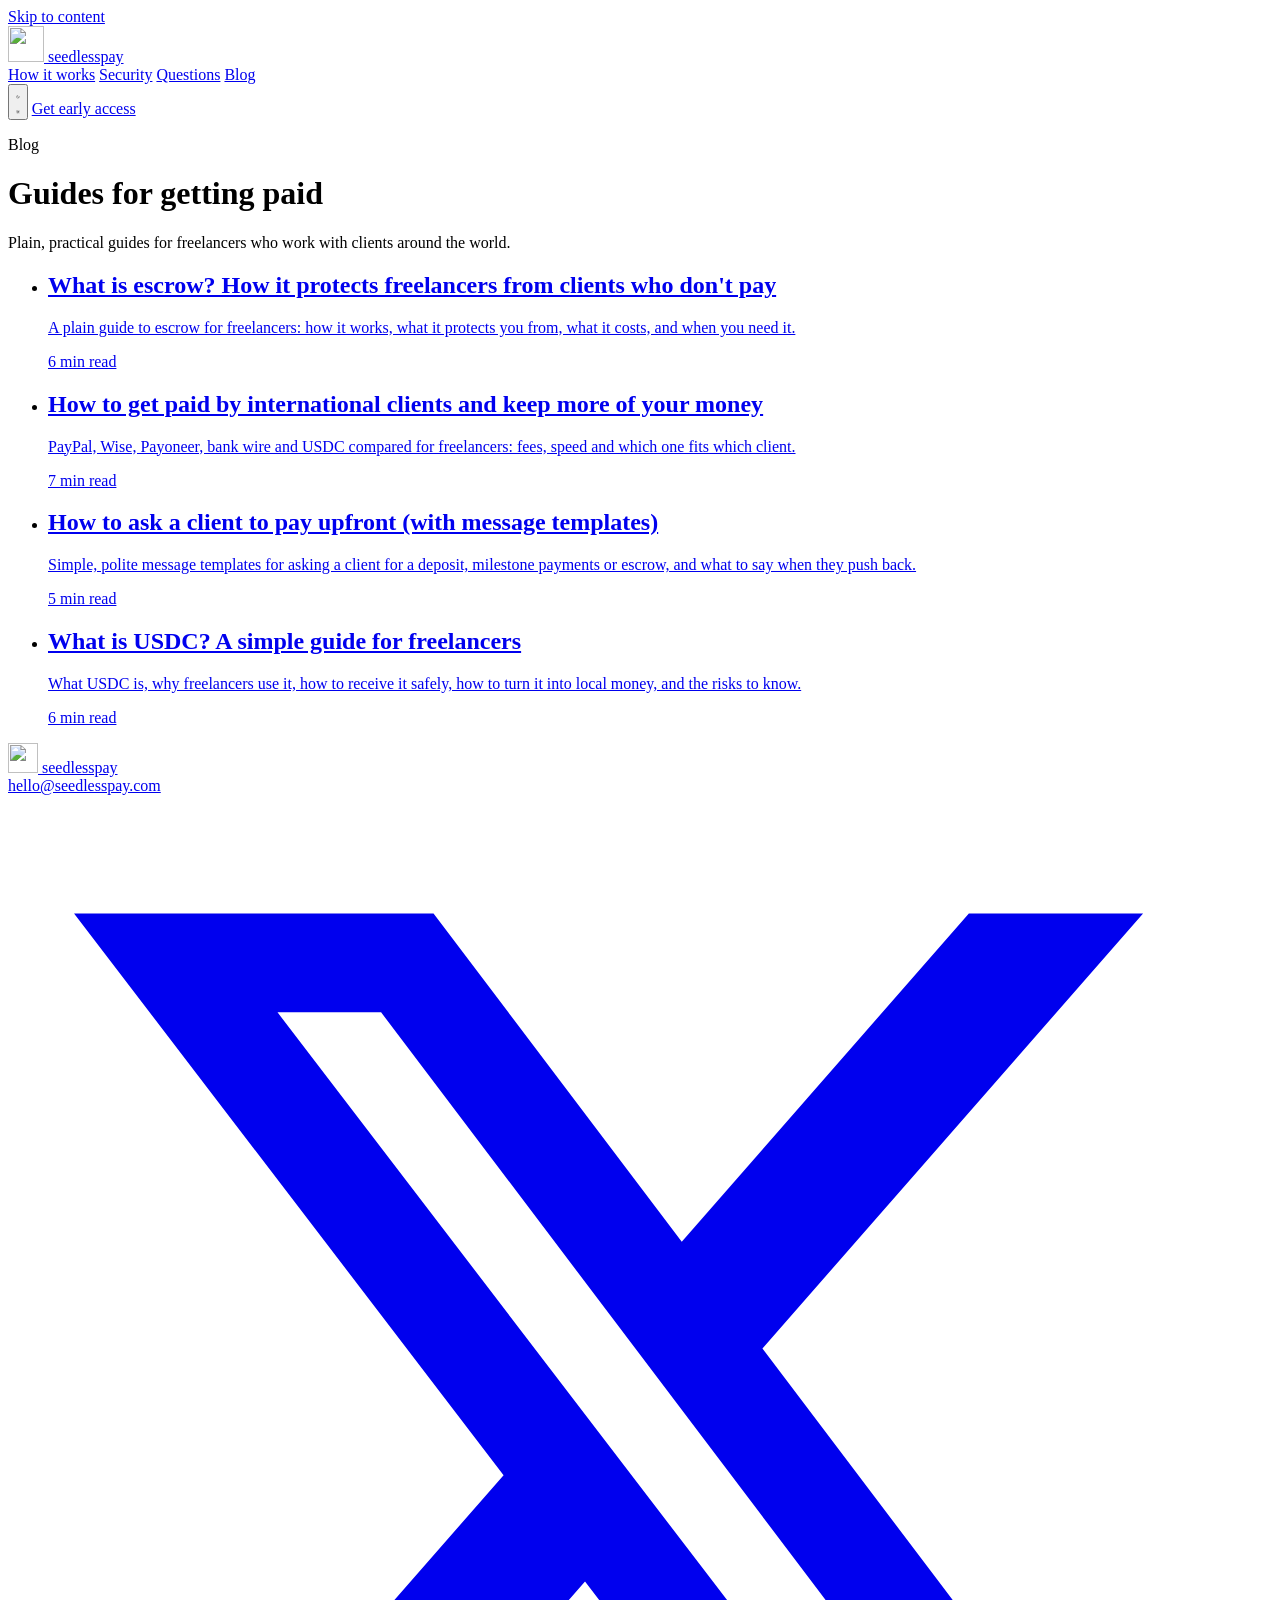
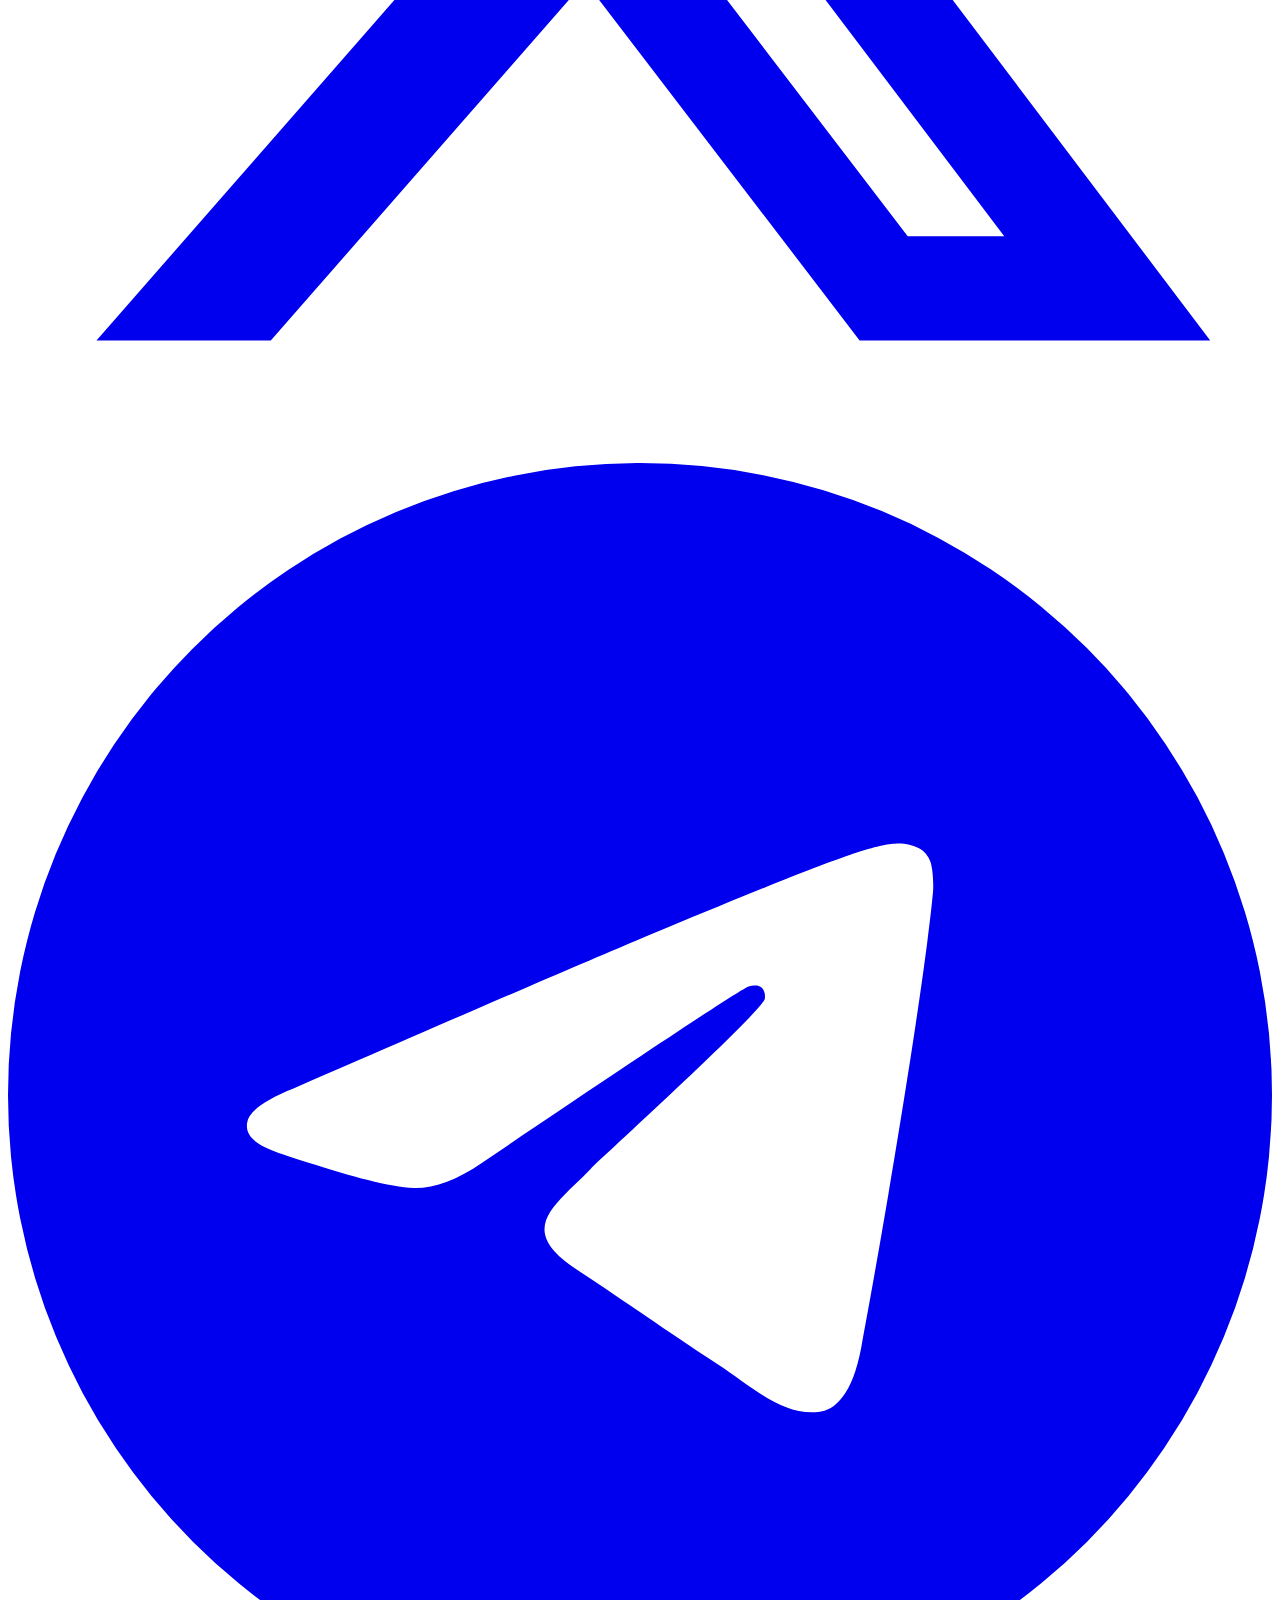
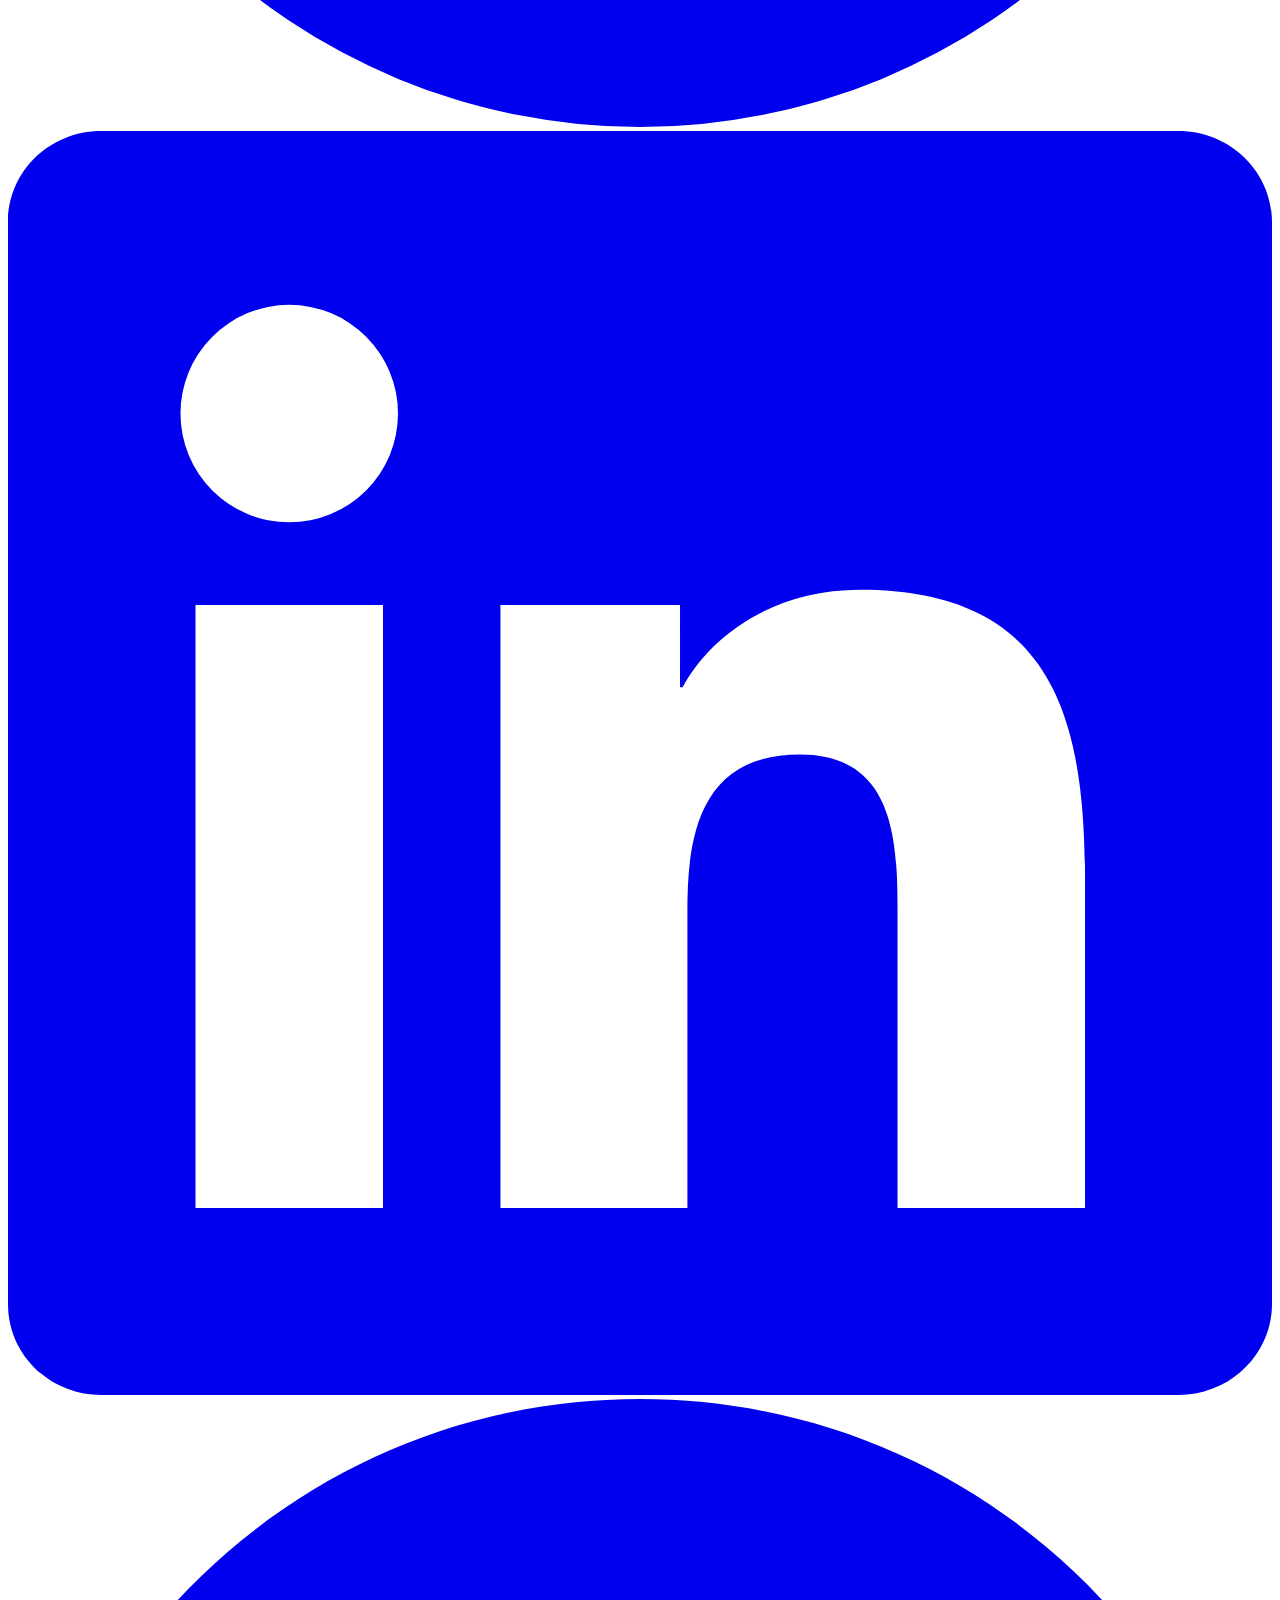
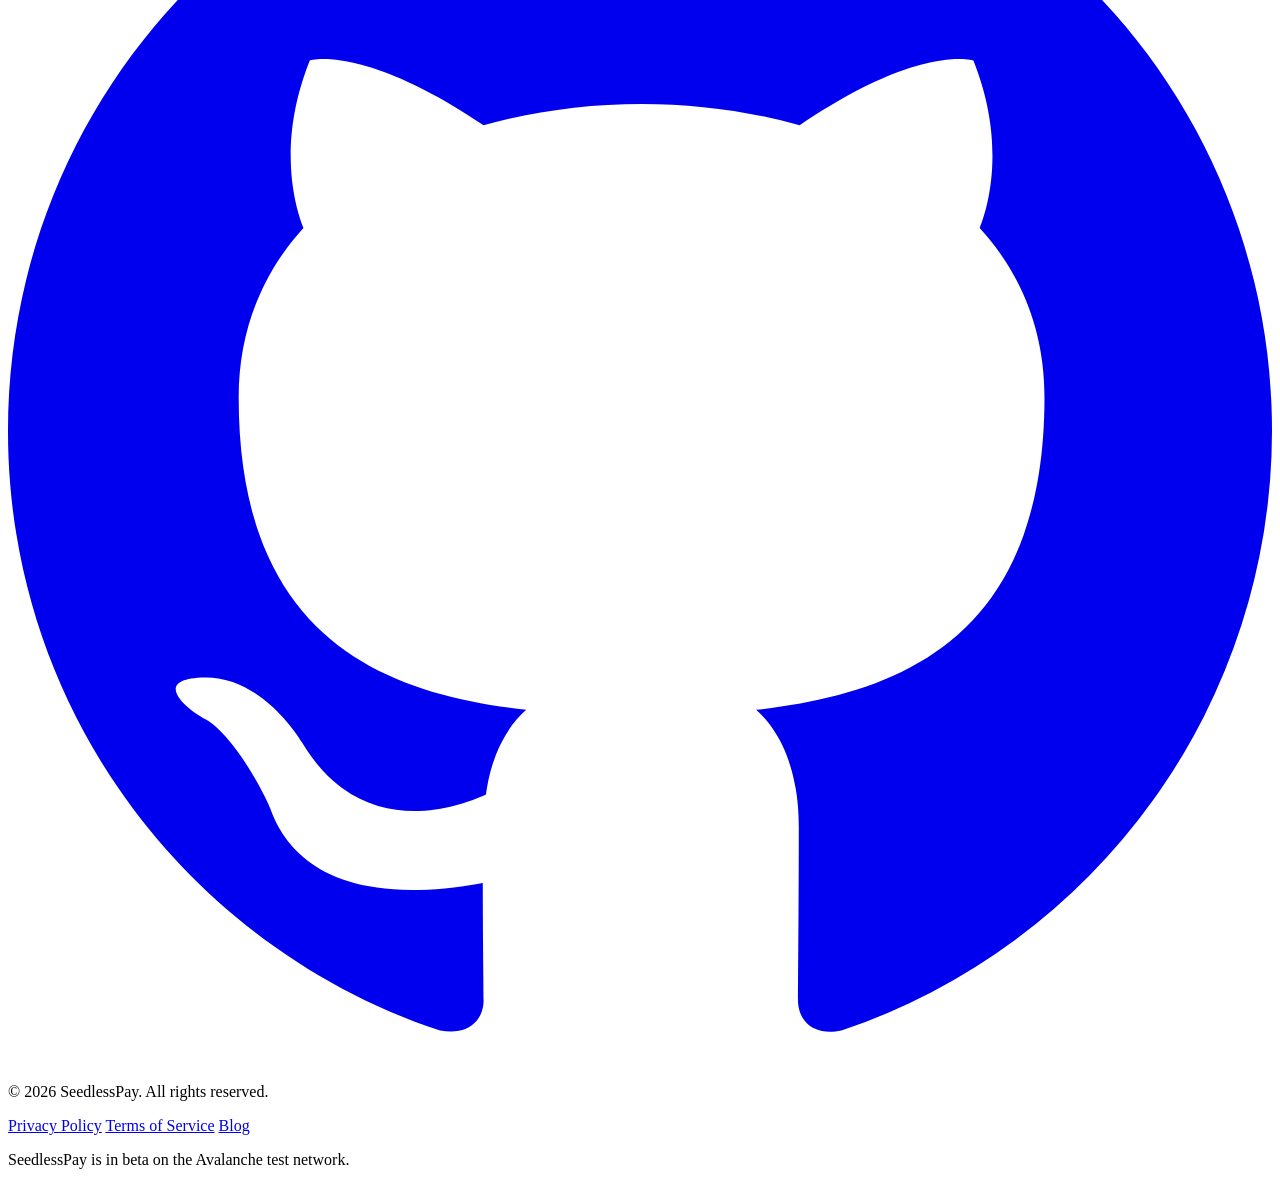
==== web/blog/index.html @ 2fbd9ba0 "Add blog pages" ====
<!doctype html>
<html lang="en" data-theme="light">
<head>
  <meta charset="utf-8">
  <meta name="viewport" content="width=device-width, initial-scale=1">
  <title>Blog · SeedlessPay</title>
  <meta name="description" content="Guides for freelancers on getting paid safely: escrow, international payments, asking for deposits and USDC.">
  <meta name="theme-color" content="#f7f5f0">
  <link rel="canonical" href="https://seedlesspay.com/blog">
  <link rel="icon" href="/assets/favicon.ico?v=2" sizes="any">
  <link rel="icon" href="/assets/favicon-32.png?v=2" type="image/png" sizes="32x32">
  <link rel="apple-touch-icon" href="/assets/apple-touch-icon.png">
  <meta property="og:type" content="website">
  <meta property="og:url" content="https://seedlesspay.com/blog">
  <meta property="og:title" content="Blog · SeedlessPay">
  <meta property="og:description" content="Guides for freelancers on getting paid safely: escrow, international payments, asking for deposits and USDC.">
  <meta property="og:image" content="https://seedlesspay.com/assets/og.png?v=3">
  <meta property="og:image:width" content="1200">
  <meta property="og:image:height" content="630">
  <meta property="og:site_name" content="SeedlessPay">
  <meta name="twitter:card" content="summary_large_image">
  <meta name="twitter:image" content="https://seedlesspay.com/assets/og.png?v=3">
  <meta name="twitter:site" content="@seedlesspay">
  <link rel="preload" href="/assets/fonts/Sora-latin.woff" as="font" type="font/woff" crossorigin>
  <link rel="preload" href="/assets/fonts/Outfit-latin.woff" as="font" type="font/woff" crossorigin>
  <link rel="stylesheet" href="/styles.css">
  <link rel="stylesheet" href="/blog.css">
  
  <script>
    (function () {
      var t = null;
      try { t = localStorage.getItem("theme"); } catch (e) {}
      if (t !== "light" && t !== "dark") t = "light";
      document.documentElement.setAttribute("data-theme", t);
    })();
  </script>
</head>
<body>
  <a class="skip" href="#main">Skip to content</a>

  <header class="nav">
    <div class="wrap nav__inner">
      <a class="brand" href="/" aria-label="SeedlessPay home">
        <img src="/assets/logo-mark-256.png" alt="" width="36" height="36">
        <span>seedlesspay</span>
      </a>
      <nav class="nav__links" aria-label="Primary">
        <a href="/#how">How it works</a>
        <a href="/#safe">Security</a>
        <a href="/#faq">Questions</a>
        <a href="/blog">Blog</a>
      </nav>
      <button class="theme" type="button" aria-label="Switch to light theme">
        <svg class="moon" viewBox="0 0 24 24" fill="none" stroke="currentColor" stroke-width="1.8" stroke-linecap="round" stroke-linejoin="round" aria-hidden="true"><path d="M21 12.8A9 9 0 1 1 11.2 3a7 7 0 0 0 9.8 9.8z"/></svg>
        <svg class="sun" viewBox="0 0 24 24" fill="none" stroke="currentColor" stroke-width="1.8" stroke-linecap="round" aria-hidden="true"><circle cx="12" cy="12" r="4"/><path d="M12 2v2M12 20v2M4.9 4.9l1.4 1.4M17.7 17.7l1.4 1.4M2 12h2M20 12h2M4.9 19.1l1.4-1.4M17.7 6.3l1.4-1.4"/></svg>
      </button>
      <a class="btn btn--small" href="mailto:hello@seedlesspay.com?subject=Early%20access">Get early access</a>
    </div>
  </header>

  <main id="main" class="legal blog">
    <div class="wrap">
      <p class="eyebrow">Blog</p>
      <h1>Guides for getting paid</h1>
      <p class="legal__intro">Plain, practical guides for freelancers who work with clients around the world.</p>
      <ul class="blog-list">
        <li class="blog-card">
          <a href="/blog/escrow-for-freelancers">
            <h2>What is escrow? How it protects freelancers from clients who don't pay</h2>
            <p>A plain guide to escrow for freelancers: how it works, what it protects you from, what it costs, and when you need it.</p>
            <span class="blog-card__meta">6 min read</span>
          </a>
        </li>
        <li class="blog-card">
          <a href="/blog/get-paid-by-international-clients">
            <h2>How to get paid by international clients and keep more of your money</h2>
            <p>PayPal, Wise, Payoneer, bank wire and USDC compared for freelancers: fees, speed and which one fits which client.</p>
            <span class="blog-card__meta">7 min read</span>
          </a>
        </li>
        <li class="blog-card">
          <a href="/blog/ask-client-to-pay-upfront">
            <h2>How to ask a client to pay upfront (with message templates)</h2>
            <p>Simple, polite message templates for asking a client for a deposit, milestone payments or escrow, and what to say when they push back.</p>
            <span class="blog-card__meta">5 min read</span>
          </a>
        </li>
        <li class="blog-card">
          <a href="/blog/what-is-usdc">
            <h2>What is USDC? A simple guide for freelancers</h2>
            <p>What USDC is, why freelancers use it, how to receive it safely, how to turn it into local money, and the risks to know.</p>
            <span class="blog-card__meta">6 min read</span>
          </a>
        </li>
      </ul>
    </div>
  </main>


  <footer class="footer">
    <div class="wrap">
      <div class="footer__top">
        <a class="brand" href="/" aria-label="SeedlessPay home">
          <img src="/assets/logo-mark-256.png" alt="" width="30" height="30">
          <span>seedlesspay</span>
        </a>
        <nav class="footer__links" aria-label="Footer">
          <a href="mailto:hello@seedlesspay.com">hello@seedlesspay.com</a>
          <a class="icon-link" href="https://x.com/seedlesspay" rel="noopener" aria-label="SeedlessPay on X">
            <svg viewBox="0 0 24 24" aria-hidden="true"><path fill="currentColor" d="M18.244 2.25h3.308l-7.227 8.26 8.502 11.24H16.17l-5.214-6.817L4.99 21.75H1.68l7.73-8.835L1.254 2.25H8.08l4.713 6.231zm-1.161 17.52h1.833L7.084 4.126H5.117z"/></svg>
          </a>
          <a class="icon-link" href="https://t.me/seedlesspay" rel="noopener" aria-label="SeedlessPay on Telegram"><svg viewBox="0 0 24 24" aria-hidden="true"><path fill="currentColor" d="M11.944 0A12 12 0 0 0 0 12a12 12 0 0 0 12 12 12 12 0 0 0 12-12A12 12 0 0 0 12 0a12 12 0 0 0-.056 0zm4.962 7.224c.1-.002.321.023.465.14a.506.506 0 0 1 .171.325c.016.093.036.306.02.472-.18 1.898-.962 6.502-1.36 8.627-.168.9-.499 1.201-.82 1.23-.696.065-1.225-.46-1.9-.902-1.056-.693-1.653-1.124-2.678-1.8-1.185-.78-.417-1.21.258-1.91.177-.184 3.247-2.977 3.307-3.23.007-.032.014-.15-.056-.212s-.174-.041-.249-.024c-.106.024-1.793 1.14-5.061 3.345-.48.33-.913.49-1.302.48-.428-.008-1.252-.241-1.865-.44-.752-.245-1.349-.374-1.297-.789.027-.216.325-.437.893-.663 3.498-1.524 5.83-2.529 6.998-3.014 3.332-1.386 4.025-1.627 4.476-1.635z"/></svg></a>
          <a class="icon-link" href="https://www.linkedin.com/company/seedlesspay" rel="noopener" aria-label="SeedlessPay on LinkedIn">
            <svg viewBox="0 0 24 24" aria-hidden="true"><path fill="currentColor" d="M20.45 20.45h-3.56v-5.57c0-1.33-.02-3.04-1.85-3.04-1.85 0-2.14 1.45-2.14 2.94v5.67H9.35V9h3.41v1.56h.05c.48-.9 1.64-1.85 3.37-1.85 3.6 0 4.27 2.37 4.27 5.46v6.28zM5.34 7.43a2.06 2.06 0 1 1 0-4.13 2.06 2.06 0 0 1 0 4.13zM7.12 20.45H3.56V9h3.56v11.45zM22.22 0H1.77C.79 0 0 .77 0 1.73v20.54C0 23.23.79 24 1.77 24h20.45c.98 0 1.78-.77 1.78-1.73V1.73C24 .77 23.2 0 22.22 0z"/></svg>
          </a>
          <a class="icon-link" href="https://github.com/SeedlessPay" rel="noopener" aria-label="SeedlessPay on GitHub">
            <svg viewBox="0 0 16 16" aria-hidden="true"><path fill="currentColor" d="M8 0C3.58 0 0 3.58 0 8c0 3.54 2.29 6.53 5.47 7.59.4.07.55-.17.55-.38 0-.19-.01-.82-.01-1.49-2.01.37-2.53-.49-2.69-.94-.09-.23-.48-.94-.82-1.13-.28-.15-.68-.52-.01-.53.63-.01 1.08.58 1.23.82.72 1.21 1.87.87 2.33.66.07-.52.28-.87.51-1.07-1.78-.2-3.64-.89-3.64-3.95 0-.87.31-1.59.82-2.15-.08-.2-.36-1.02.08-2.12 0 0 .67-.21 2.2.82.64-.18 1.32-.27 2-.27.68 0 1.36.09 2 .27 1.53-1.04 2.2-.82 2.2-.82.44 1.1.16 1.92.08 2.12.51.56.82 1.27.82 2.15 0 3.07-1.87 3.75-3.65 3.95.29.25.54.73.54 1.48 0 1.07-.01 1.93-.01 2.2 0 .21.15.46.55.38A8.013 8.013 0 0016 8c0-4.42-3.58-8-8-8z"/></svg>
          </a>
        </nav>
      </div>
      <div class="footer__bottom">
        <p>© 2026 SeedlessPay. All rights reserved.</p>
        <nav class="footer__legal" aria-label="Legal">
          <a href="/privacy">Privacy Policy</a>
          <a href="/terms">Terms of Service</a>
          <a href="/blog">Blog</a>
        </nav>
        <p class="footer__note">SeedlessPay is in beta on the Avalanche test network.</p>
      </div>
    </div>
  </footer>

  <script>
    (function () {
      var root = document.documentElement;
      var btn = document.querySelector(".theme");
      var meta = document.querySelector('meta[name="theme-color"]');
      function sync() {
        var light = root.getAttribute("data-theme") === "light";
        btn.setAttribute("aria-label", light ? "Switch to dark theme" : "Switch to light theme");
        meta.setAttribute("content", light ? "#f7f5f0" : "#0f1515");
      }
      sync();
      btn.addEventListener("click", function () {
        var next = root.getAttribute("data-theme") === "light" ? "dark" : "light";
        root.setAttribute("data-theme", next);
        try { localStorage.setItem("theme", next); } catch (e) {}
        sync();
      });
    })();
  </script>
</body>
</html>
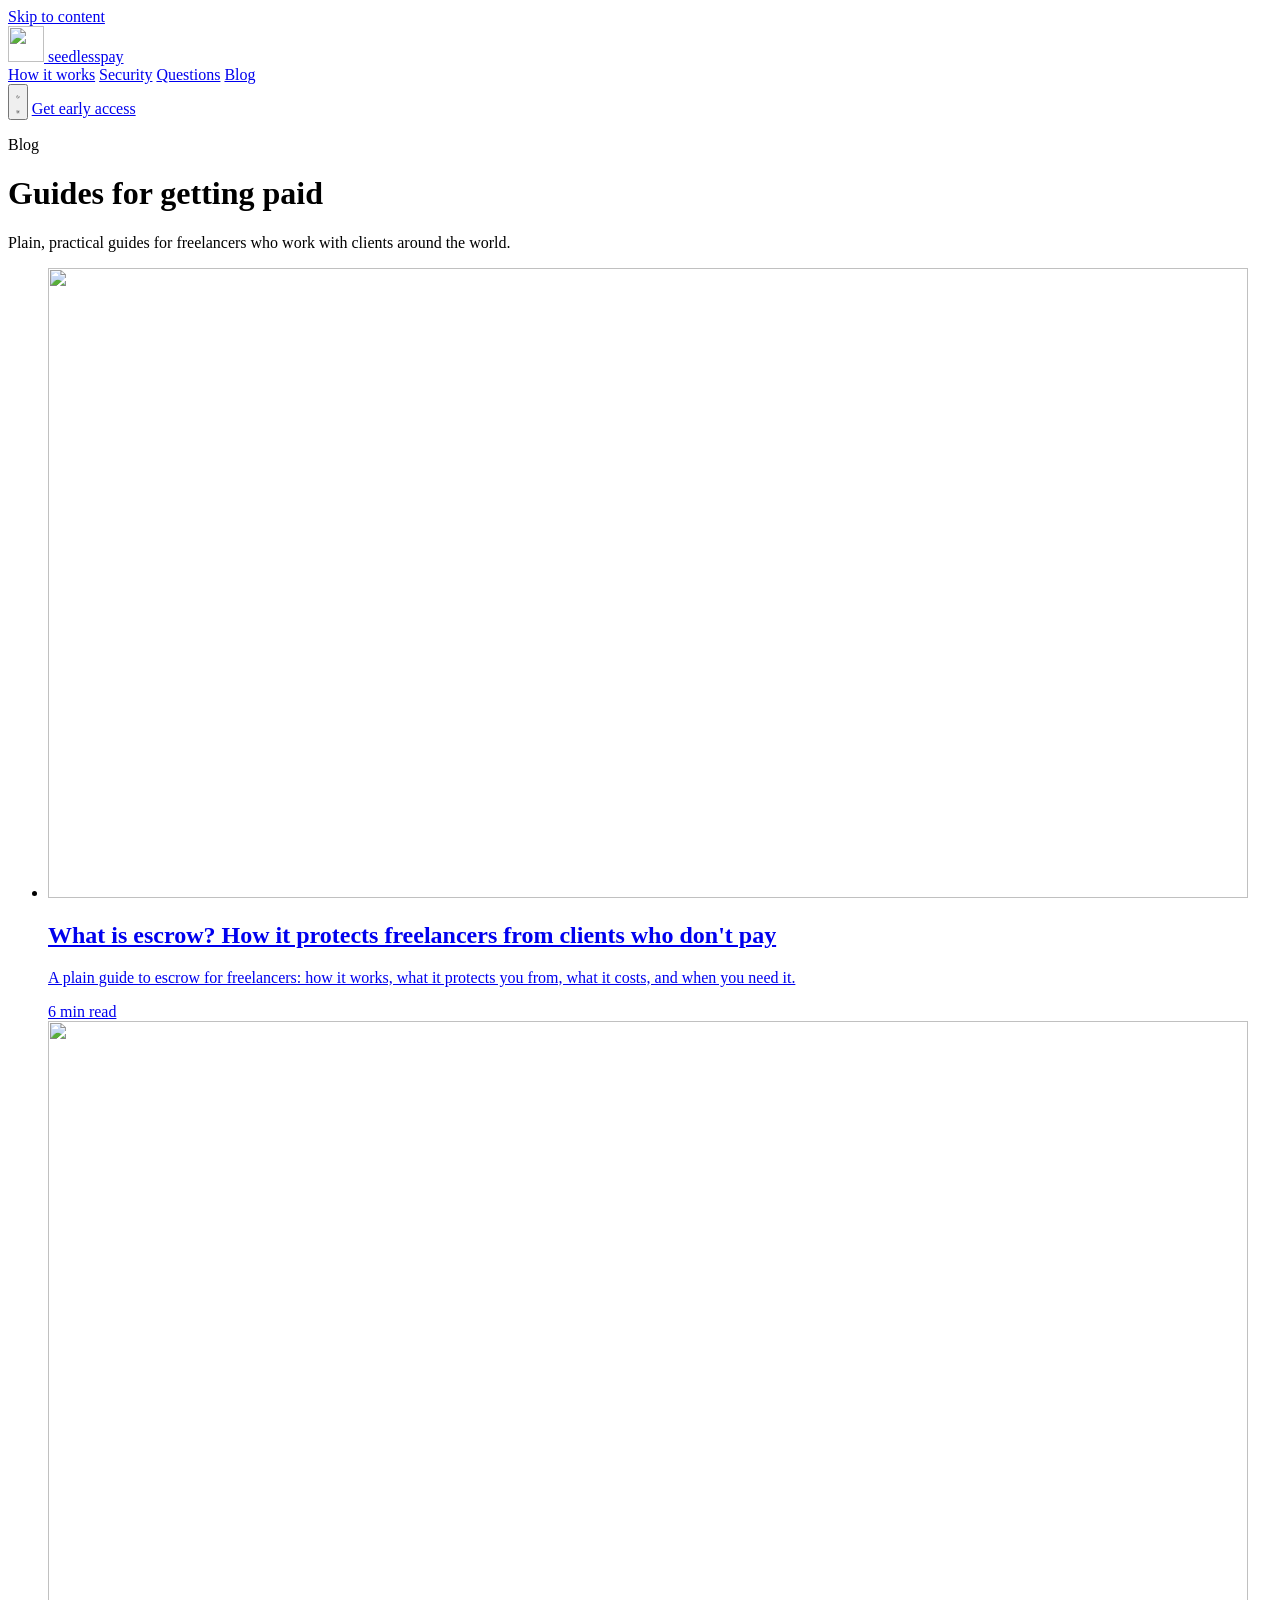
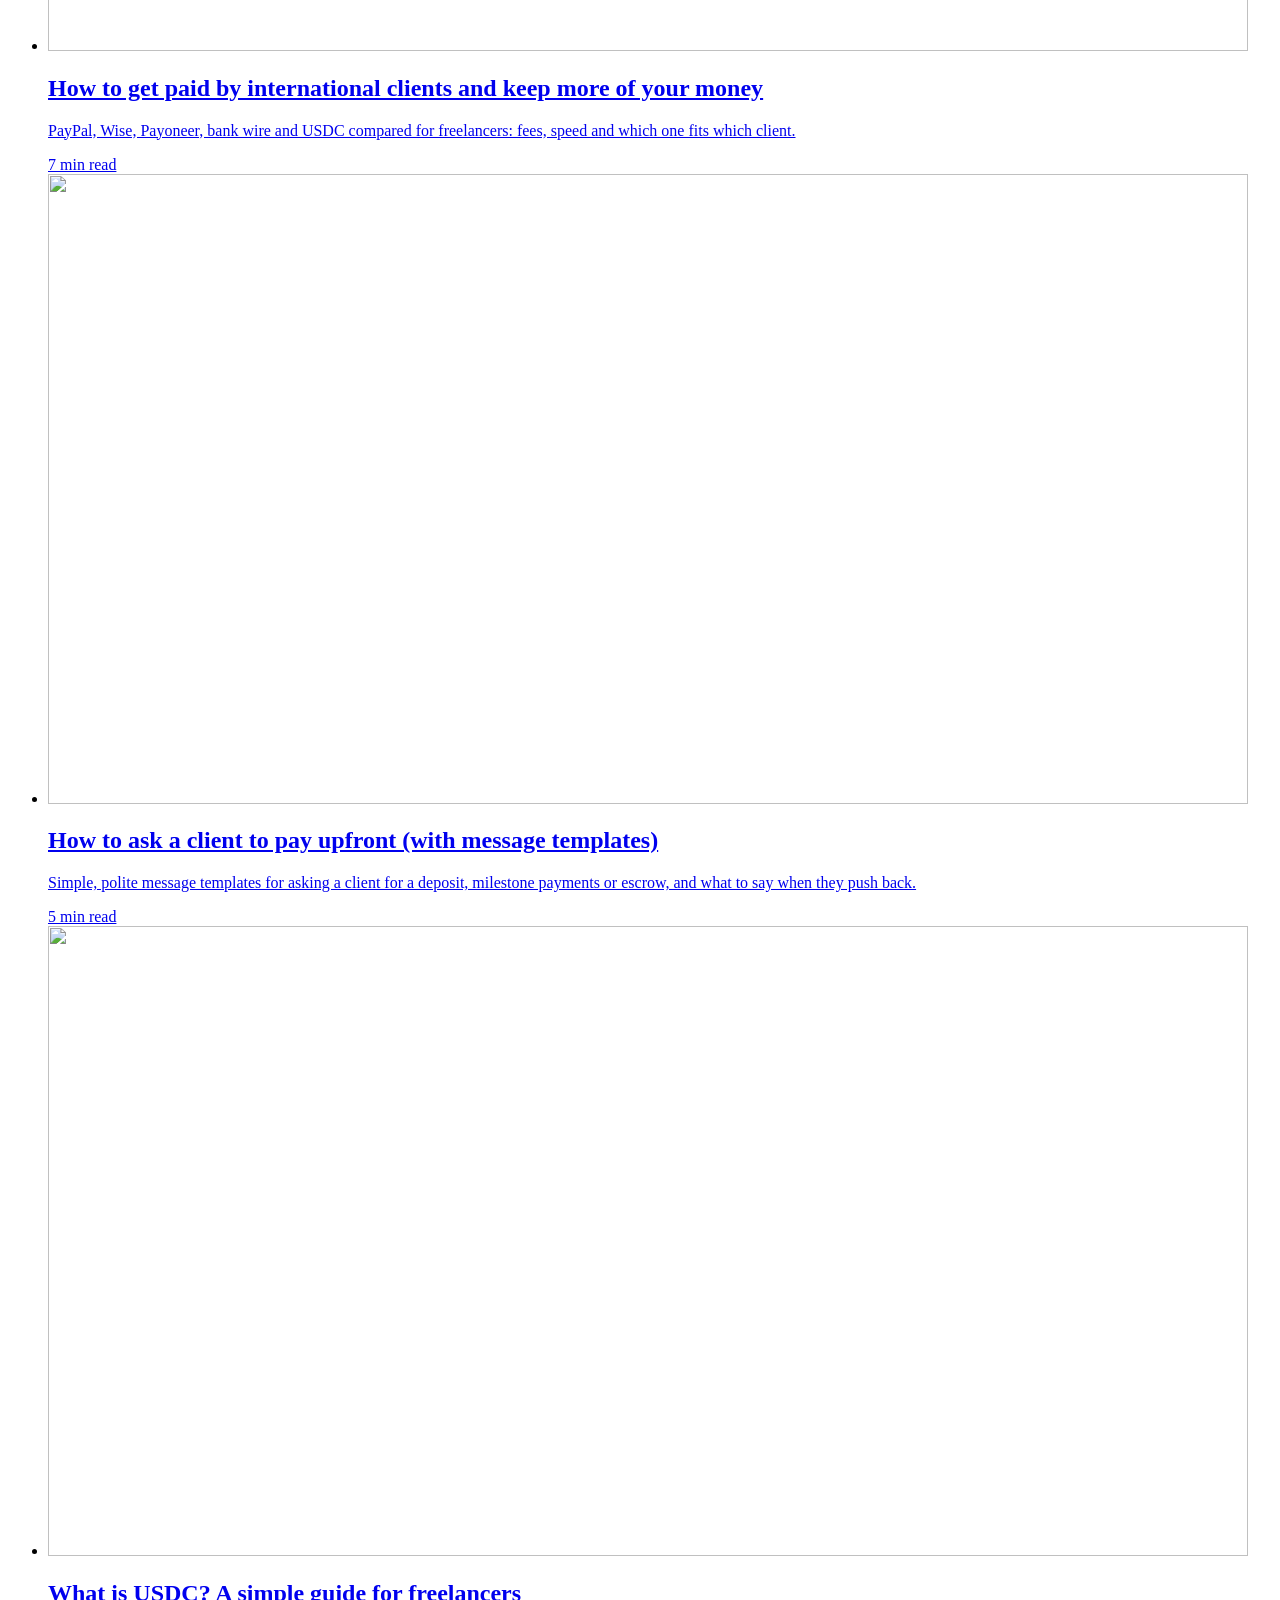
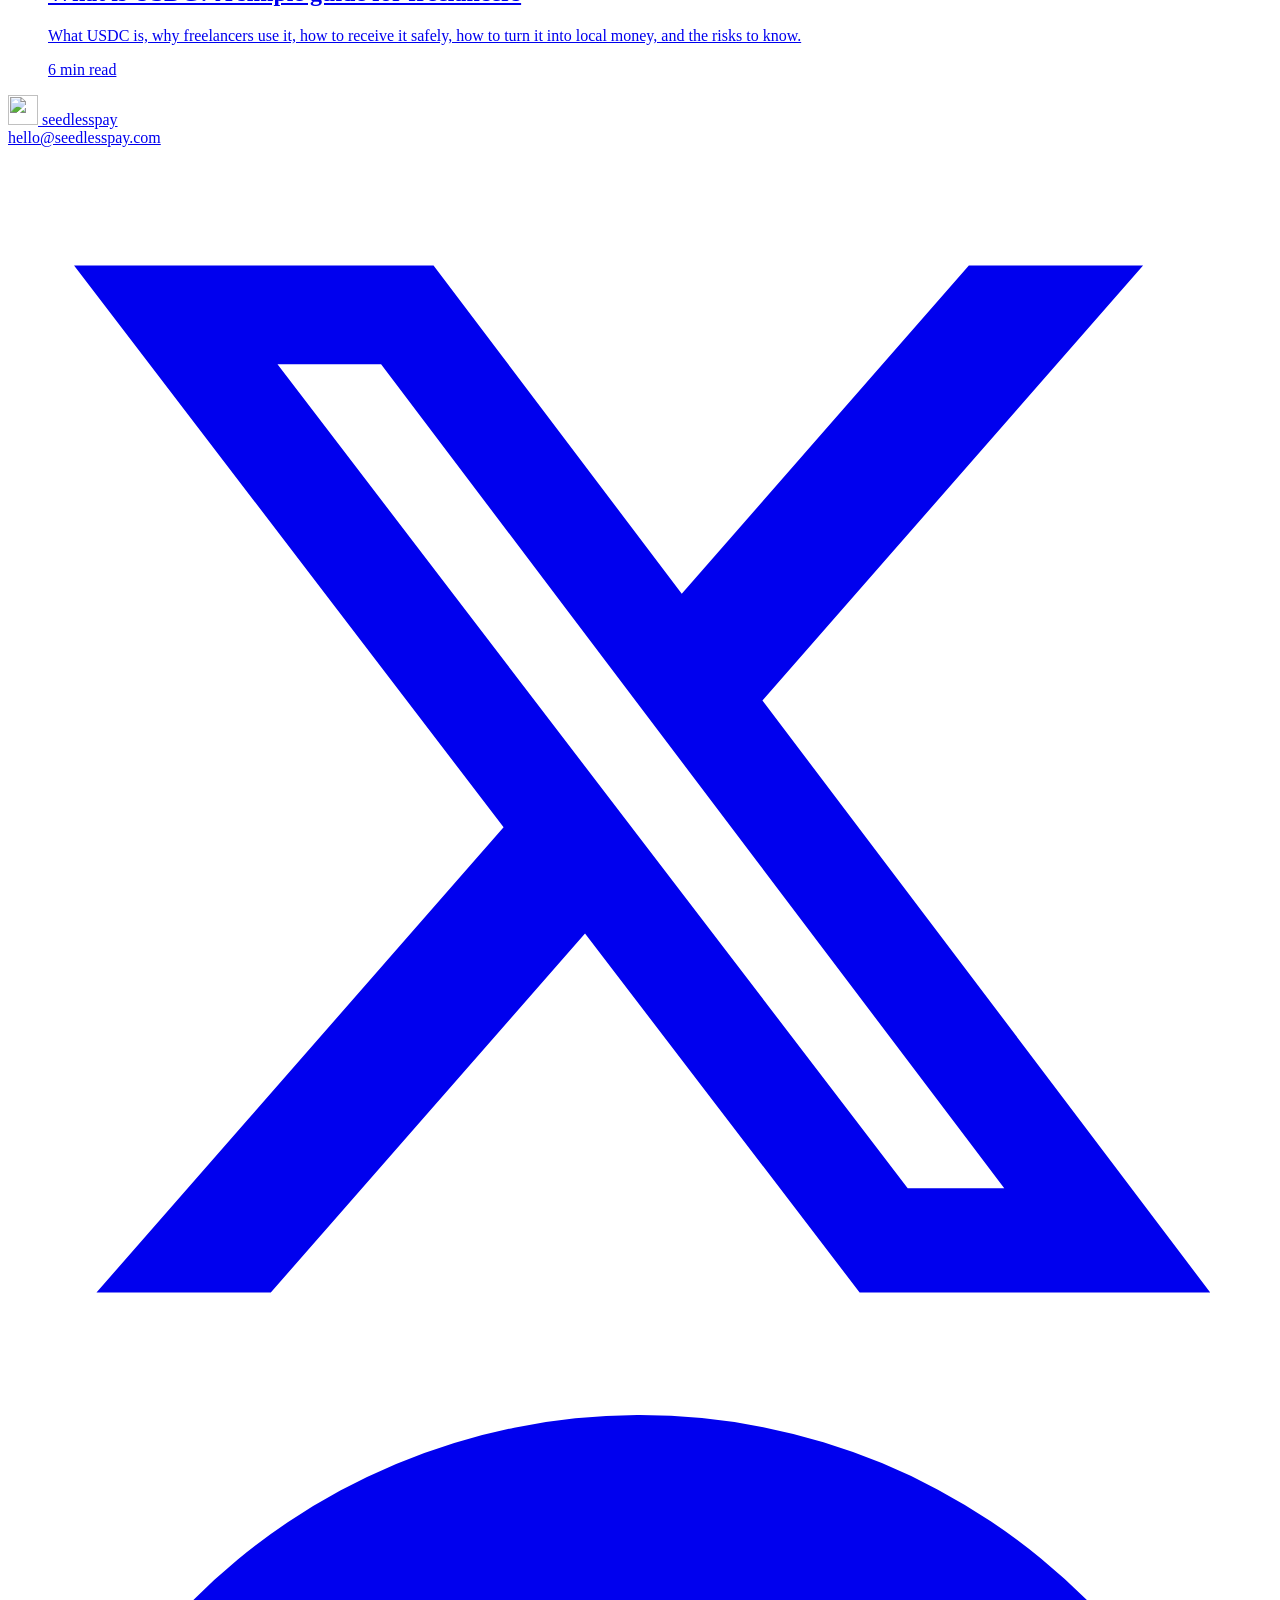
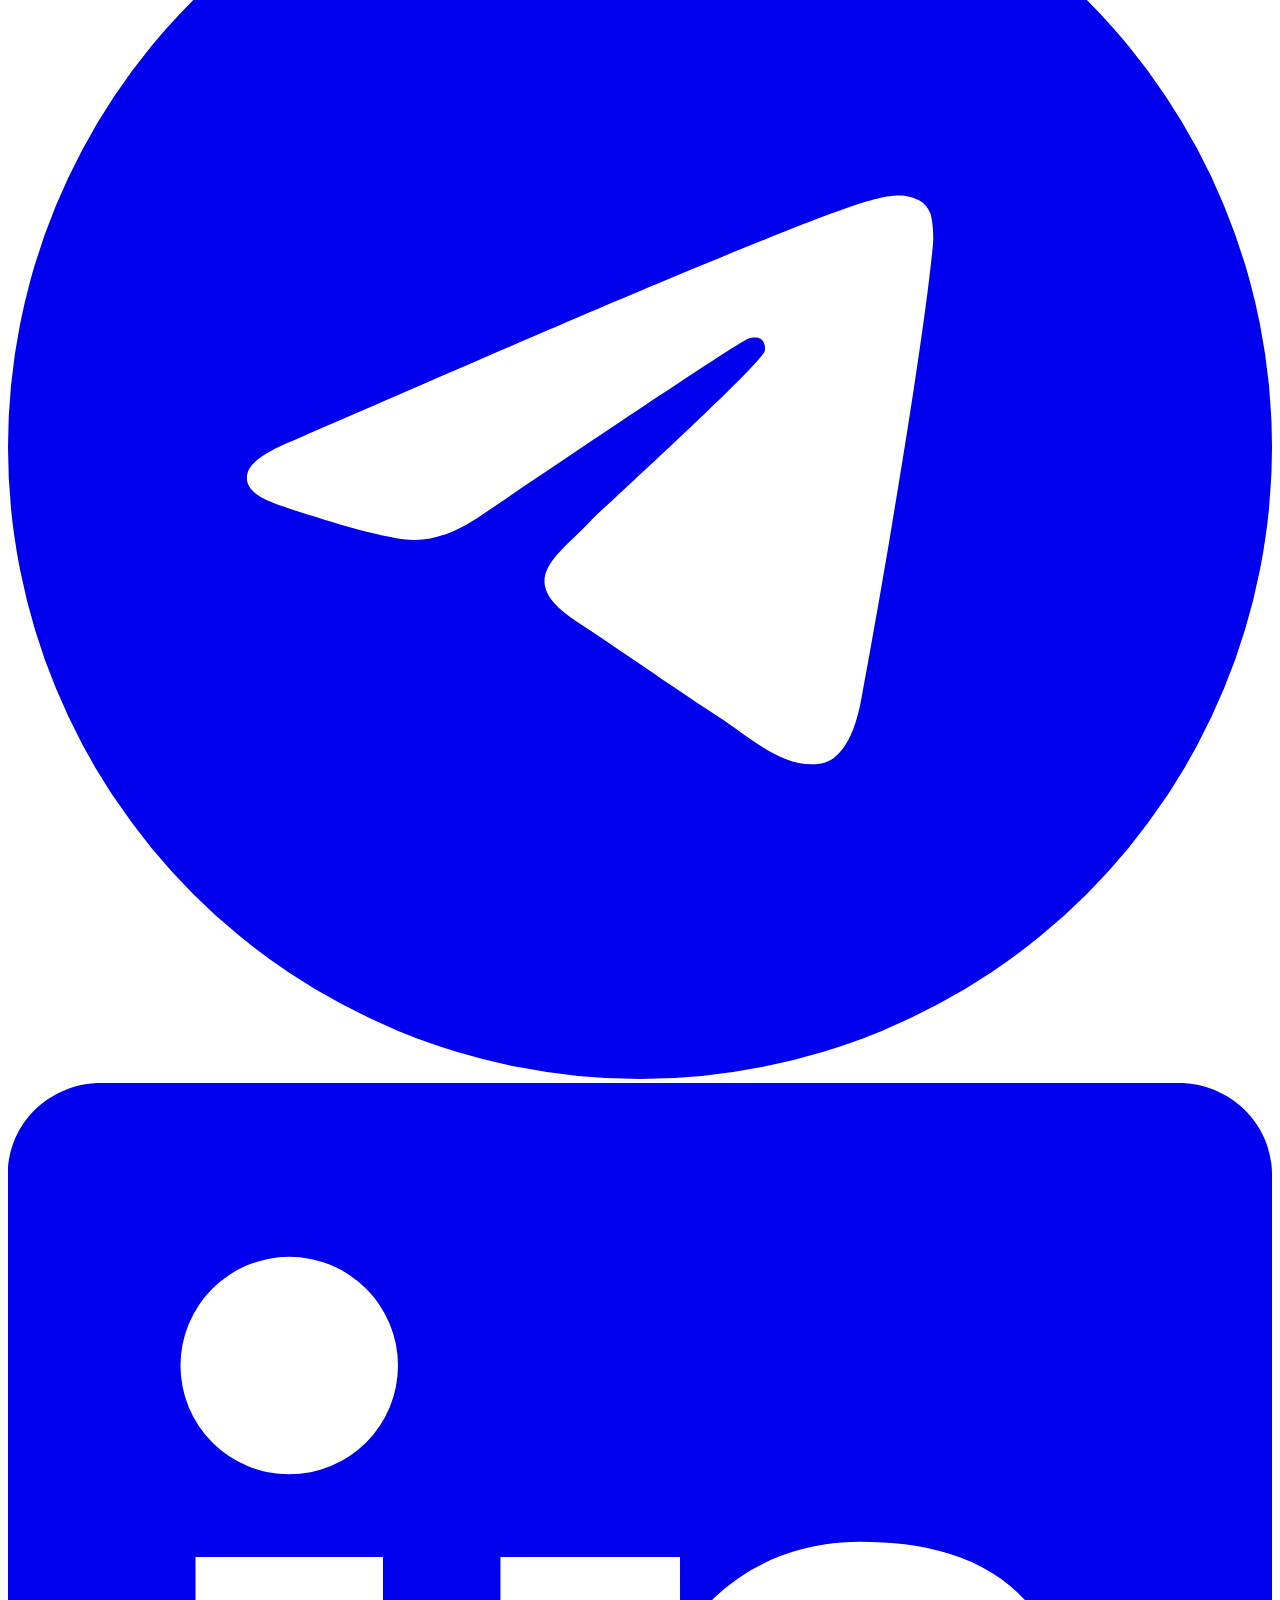
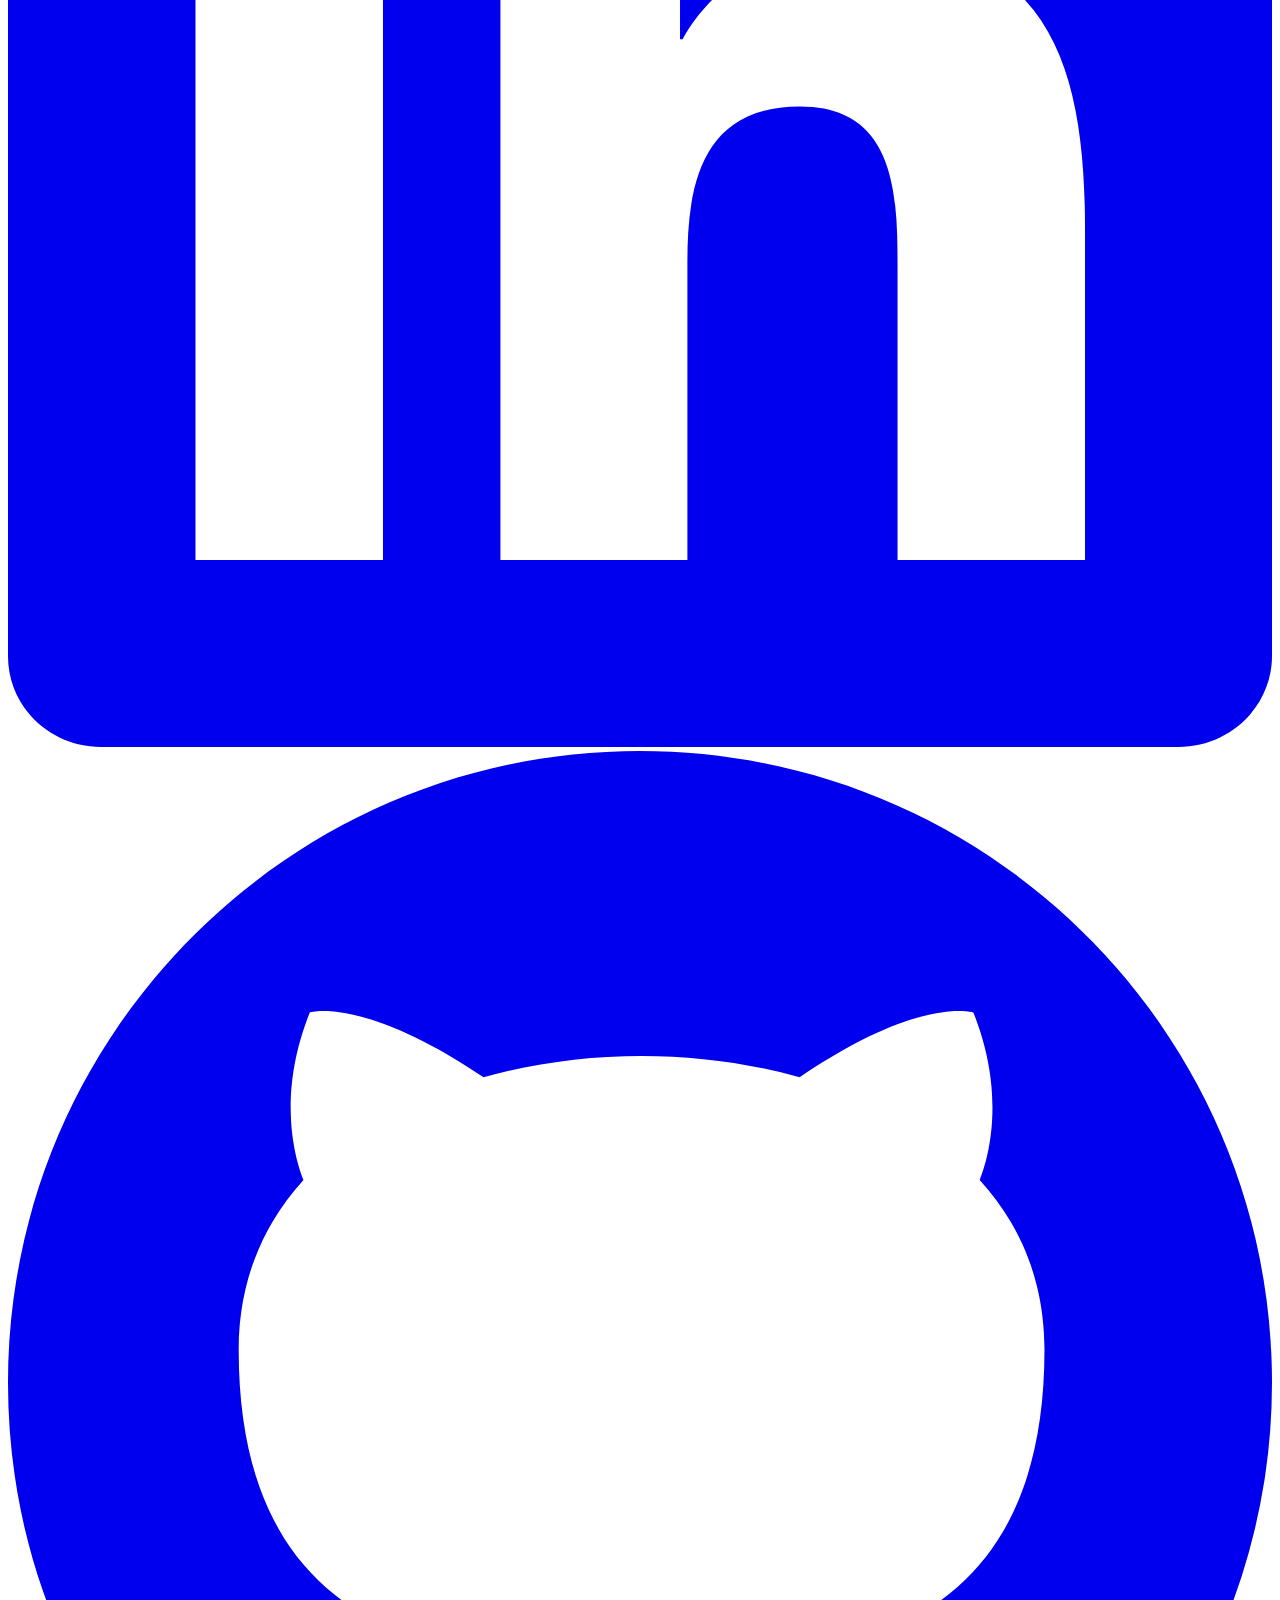
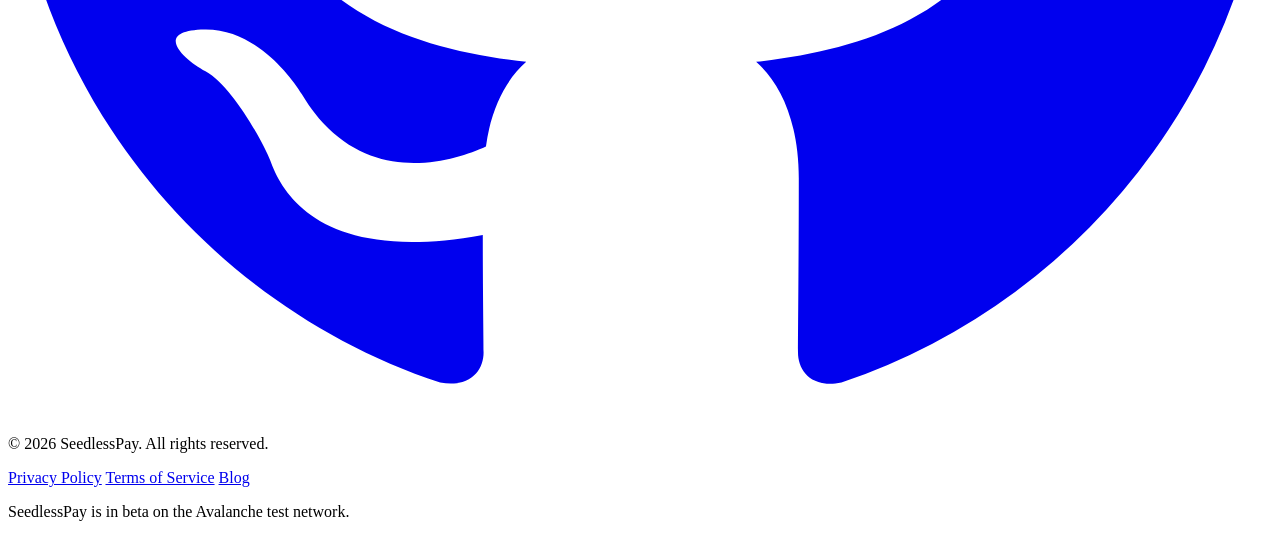
==== commit 0622fa05: "Blog: cover image for each post" ====
--- a/web/blog/index.html
+++ b/web/blog/index.html
@@ -66,6 +66,7 @@
       <ul class="blog-list">
         <li class="blog-card">
           <a href="/blog/escrow-for-freelancers">
+            <img class="blog-card__img" src="/blog/img/escrow-for-freelancers.jpg" width="1200" height="630" alt="" loading="lazy">
             <h2>What is escrow? How it protects freelancers from clients who don't pay</h2>
             <p>A plain guide to escrow for freelancers: how it works, what it protects you from, what it costs, and when you need it.</p>
             <span class="blog-card__meta">6 min read</span>
@@ -73,6 +74,7 @@
         </li>
         <li class="blog-card">
           <a href="/blog/get-paid-by-international-clients">
+            <img class="blog-card__img" src="/blog/img/get-paid-by-international-clients.jpg" width="1200" height="630" alt="" loading="lazy">
             <h2>How to get paid by international clients and keep more of your money</h2>
             <p>PayPal, Wise, Payoneer, bank wire and USDC compared for freelancers: fees, speed and which one fits which client.</p>
             <span class="blog-card__meta">7 min read</span>
@@ -80,6 +82,7 @@
         </li>
         <li class="blog-card">
           <a href="/blog/ask-client-to-pay-upfront">
+            <img class="blog-card__img" src="/blog/img/ask-client-to-pay-upfront.jpg" width="1200" height="630" alt="" loading="lazy">
             <h2>How to ask a client to pay upfront (with message templates)</h2>
             <p>Simple, polite message templates for asking a client for a deposit, milestone payments or escrow, and what to say when they push back.</p>
             <span class="blog-card__meta">5 min read</span>
@@ -87,6 +90,7 @@
         </li>
         <li class="blog-card">
           <a href="/blog/what-is-usdc">
+            <img class="blog-card__img" src="/blog/img/what-is-usdc.jpg" width="1200" height="630" alt="" loading="lazy">
             <h2>What is USDC? A simple guide for freelancers</h2>
             <p>What USDC is, why freelancers use it, how to receive it safely, how to turn it into local money, and the risks to know.</p>
             <span class="blog-card__meta">6 min read</span>
